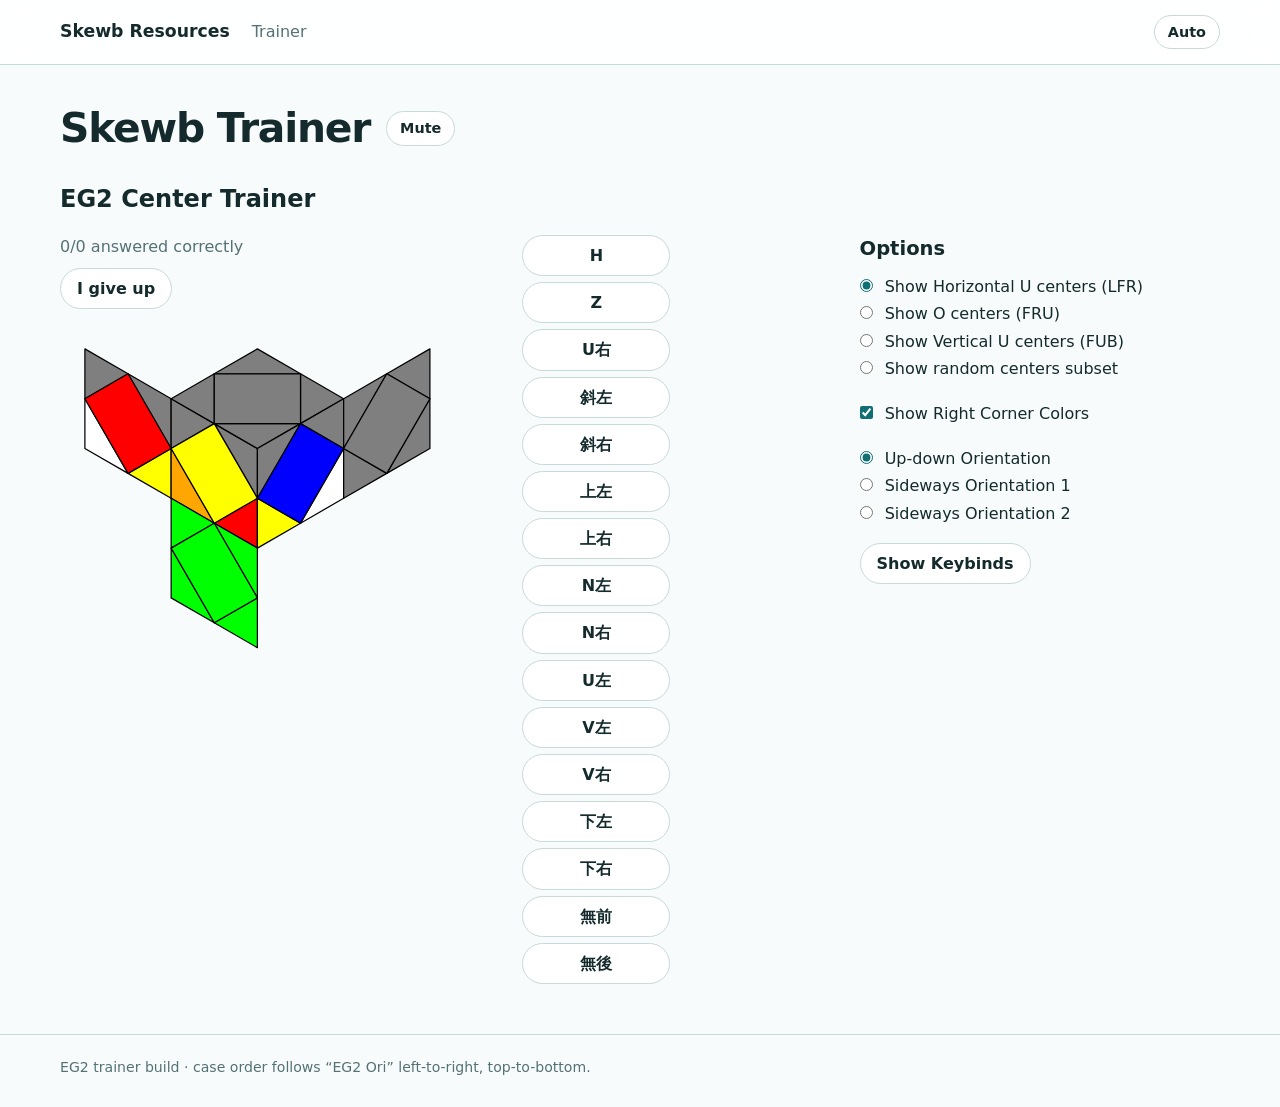
==== EG2_Center_Trainer.html @ da629849 "Add files via upload" ====
<!doctype html>
<html lang="en">
<head>
  <meta charset="utf-8" />
  <meta name="viewport" content="width=device-width, initial-scale=1" />
  <meta name="color-scheme" content="light dark" />
  <title>EG2 Center Trainer</title>
  <style>
:root {
  --bg: #f7fbfb;
  --surface: #ffffff;
  --surface-2: #f1f7f7;
  --ink: #142a2d;
  --muted: #547176;
  --line: #c8d9da;
  --line-heavy: #79999d;
  --accent: #0f6f73;
  --error-bg: #ffd9d9;
  --success-bg: #cff1d5;
  --shadow: 0 14px 40px rgba(28, 71, 76, 0.08);
}

html[data-theme="dark"] {
  --bg: #101819;
  --surface: #172224;
  --surface-2: #1d2b2d;
  --ink: #eaf5f5;
  --muted: #a9c0c2;
  --line: #34494c;
  --line-heavy: #789295;
  --accent: #83d7dc;
  --error-bg: #5d2727;
  --success-bg: #1d5530;
  --shadow: 0 14px 40px rgba(0, 0, 0, 0.18);
}

@media (prefers-color-scheme: dark) {
  html[data-theme="auto"] {
    --bg: #101819;
    --surface: #172224;
    --surface-2: #1d2b2d;
    --ink: #eaf5f5;
    --muted: #a9c0c2;
    --line: #34494c;
    --line-heavy: #789295;
    --accent: #83d7dc;
    --error-bg: #5d2727;
    --success-bg: #1d5530;
    --shadow: 0 14px 40px rgba(0, 0, 0, 0.18);
  }
}

* { box-sizing: border-box; }
body {
  margin: 0;
  font-family: ui-sans-serif, system-ui, -apple-system, BlinkMacSystemFont, "Segoe UI", sans-serif;
  background: var(--bg);
  color: var(--ink);
  line-height: 1.45;
}
button, input { font: inherit; }
button { color: inherit; }

.shell { width: min(1160px, calc(100% - 32px)); margin-inline: auto; }
.site-header {
  border-bottom: 1px solid var(--line);
  background: color-mix(in srgb, var(--surface) 88%, transparent);
  backdrop-filter: blur(10px);
}
.header-row { min-height: 64px; display: flex; align-items: center; gap: 22px; }
.brand { font-size: 1.08rem; font-weight: 750; color: var(--ink); text-decoration: none; }
.nav { display: flex; gap: 16px; margin-right: auto; }
.nav a { color: var(--muted); text-decoration: none; }
.nav a:hover { color: var(--ink); }
.main { padding-block: 34px 50px; }
.title-row { display: flex; align-items: center; gap: 16px; }
h1 { margin: 0; font-size: clamp(1.9rem, 4vw, 2.55rem); letter-spacing: -0.03em; }
h2 { margin: 24px 0 18px; font-size: 1.5rem; }
h3 { margin: 0 0 12px; font-size: 1.22rem; }

.trainer-grid {
  display: grid;
  grid-template-columns: minmax(340px, 1.05fr) minmax(210px, 0.72fr) minmax(280px, 0.95fr);
  column-gap: 64px;
  row-gap: 28px;
  align-items: start;
}
.question-column { min-width: 0; }
.score { margin-bottom: 10px; color: var(--muted); }

.pill {
  appearance: none;
  border: 1px solid var(--line);
  border-radius: 999px;
  background: var(--surface);
  padding: 8px 16px;
  font-weight: 650;
  cursor: pointer;
  transition: transform 130ms ease, border-color 130ms ease, background 130ms ease;
}
.pill:hover:not(:disabled) { transform: translateY(-1px); border-color: var(--line-heavy); }
.pill:disabled { opacity: 0.55; cursor: default; }
.pill.small { padding: 6px 13px; font-size: 0.9rem; }

.skewb-box {
  width: min(100%, 440px);
  margin-top: 15px;
  background: transparent;
}
.skewb-box svg { width: 100%; height: auto; display: block; overflow: visible; }

.answer-list { display: flex; flex-direction: column; gap: 6px; align-items: flex-start; }
.answer-button {
  width: 148px;
  text-align: center;
  appearance: none;
  border: 1px solid var(--line);
  border-radius: 999px;
  background: var(--surface);
  padding: 8px 14px;
  font-weight: 650;
  cursor: pointer;
  transition: transform 130ms ease, border-color 130ms ease, background 90ms ease;
}
.answer-button:hover { transform: translateY(-1px); border-color: var(--line-heavy); }
.answer-button.error { background: var(--error-bg); }
.answer-button.correct { background: var(--success-bg); }

.option-line { display: block; margin: 4px 0; cursor: pointer; }
.option-line input { margin: 0 7px 0 0; accent-color: var(--accent); }
.option-spacer { height: 14px; }

.keybind-editor { margin-top: 12px; display: grid; gap: 7px; }
.keybind-row { display: grid; grid-template-columns: 72px 80px 70px; gap: 7px; align-items: center; font-size: 0.92rem; }
.keybind-key { color: var(--muted); }
.keybind-row .pill { padding: 5px 10px; font-size: 0.86rem; }
.keybind-editor[hidden] { display: none; }

.site-footer { border-top: 1px solid var(--line); color: var(--muted); padding: 22px 0 30px; font-size: 0.88rem; }

@media (max-width: 960px) {
  .trainer-grid { grid-template-columns: minmax(300px, 1fr) minmax(200px, .65fr); column-gap: 34px; }
  .options-column { grid-column: 1 / -1; }
}
@media (max-width: 640px) {
  .shell { width: min(100% - 22px, 1160px); }
  .header-row { gap: 14px; }
  .trainer-grid { grid-template-columns: 1fr; }
  .answers-column, .options-column { grid-column: auto; }
  .answer-list { display: grid; grid-template-columns: repeat(2, minmax(0, 1fr)); width: 100%; }
  .answer-button { width: 100%; }
  .skewb-box { width: 100%; max-width: 430px; }
}

</style>
</head>
<body>
  <header class="site-header">
    <div class="shell header-row">
      <a class="brand" href="#">Skewb Resources</a>
      <nav class="nav" aria-label="Primary navigation">
        <a href="#trainer">Trainer</a>
      </nav>
      <button id="themeButton" class="pill small" type="button" aria-label="Theme">Auto</button>
    </div>
  </header>

  <main id="trainer" class="shell main">
    <div class="title-row">
      <h1>Skewb Trainer</h1>
      <button id="muteButton" class="pill small" type="button">Mute</button>
    </div>

    <h2>EG2 Center Trainer</h2>

    <div class="trainer-grid">
      <section class="question-column" aria-label="Question">
        <div id="score" class="score">0/0 answered correctly</div>
        <button id="giveUpButton" class="pill" type="button">I give up</button>
        <div id="skewbMount" class="skewb-box" aria-label="Skewb center recognition question"></div>
      </section>

      <section class="answers-column" aria-label="Answers">
        <div id="answerButtons" class="answer-list"></div>
      </section>

      <section class="options-column" aria-label="Options">
        <form id="optionsForm">
          <h3>Options</h3>

          <label class="option-line"><input type="radio" name="trainerType" value="HorizontalU" checked /> Show Horizontal U centers (LFR)</label>
          <label class="option-line"><input type="radio" name="trainerType" value="O" /> Show O centers (FRU)</label>
          <label class="option-line"><input type="radio" name="trainerType" value="VerticalU" /> Show Vertical U centers (FUB)</label>
          <label class="option-line"><input type="radio" name="trainerType" value="Random" /> Show random centers subset</label>

          <div class="option-spacer"></div>
          <label class="option-line"><input id="showRightCornerColors" type="checkbox" checked /> Show Right Corner Colors</label>

          <div class="option-spacer"></div>
          <label class="option-line"><input type="radio" name="cubeOrientation" value="UpDown" checked /> Up-down Orientation</label>
          <label class="option-line"><input type="radio" name="cubeOrientation" value="Sideways" /> Sideways Orientation 1</label>
          <label class="option-line"><input type="radio" name="cubeOrientation" value="Sideways2" /> Sideways Orientation 2</label>

          <div class="option-spacer"></div>
          <button id="keybindToggle" class="pill" type="button">Show Keybinds</button>
          <div id="keybindEditor" class="keybind-editor" hidden></div>
        </form>
      </section>
    </div>
  </main>

  <footer class="site-footer">
    <div class="shell">EG2 trainer build · case order follows “EG2 Ori” left-to-right, top-to-bottom.</div>
  </footer>

  <script>
(() => {
  "use strict";

  // ---------- Constants ----------
  const COLORS = {
    Gray: "rgb(127,127,127)",
    Orange: "rgb(255,166,0)",
    Green: "rgb(0,255,0)",
    Yellow: "rgb(255,255,0)",
    White: "rgb(255,255,255)",
    Red: "rgb(255,0,0)",
    Blue: "rgb(0,0,255)",
  };

  const SHORT_TO_COLOR = {
    R: COLORS.Red,
    G: COLORS.Green,
    O: COLORS.Orange,
    B: COLORS.Blue,
    Y: COLORS.Yellow,
    W: COLORS.White,
    X: COLORS.Gray,
  };

  // Position order used throughout is [L, F, R, B, U].
  // These are the 16 EG2 Ori representatives in the exact order of the user's
  // reference image: left-to-right on row 1, then left-to-right on row 2.
  const EG2_REPRESENTATIVES = [
    "OBRGY", "GRBOY", "BGROY", "RYOGB",
    "OYRBG", "RYBOG", "ORBYG", "OYBGR",
    "ORYGB", "GBORY", "RYGBO", "ROYBG",
    "BORYG", "ROGYB", "BRGYO", "GOBYR",
  ];

  const EG2_NAMES = [
    "H",
    "Z",
    "U右",
    "斜左",
    "斜右",
    "上左",
    "上右",
    "N左",
    "N右",
    "U左",
    "V左",
    "V右",
    "下左",
    "下右",
    "無前",
    "無後",
  ];

  const TRAINER_TYPES = ["HorizontalU", "O", "VerticalU"];
  const BASE = "RGOBY"; // solved center order [L,F,R,B,U]
  const SIDE_COLOR_CYCLE = { R: "G", G: "O", O: "B", B: "R", Y: "Y" };

  const DEFAULT_KEYBINDS = [
    "Digit1", "Digit2", "Digit3", "Digit4", "Digit5", "Digit6", "Digit7", "Digit8",
    "Digit9", "Digit0", "KeyQ", "KeyW", "KeyE", "KeyR", "KeyT", "KeyY",
  ];

  // Exact 30-sticker face order: L(0-4), F(5-9), D(10-14), U(15-19), R(20-24), B(25-29).
  // Coordinates mirror the original trainer renderer so changing orientation only changes layout,
  // never sticker meaning.
  const P = {
    UpDown: {
      translate: [10, 10],
      polys: [
        [[0,0],[1,1],[0,2]], [[1,1],[2,2],[2,4]], [[1,5],[2,4],[2,6]], [[0,2],[1,5],[0,4]], [[1,1],[2,4],[1,5],[0,2]],
        [[2,2],[3,3],[2,4]], [[3,3],[4,4],[4,6]], [[3,7],[4,6],[4,8]], [[2,4],[3,7],[2,6]], [[3,3],[4,6],[3,7],[2,4]],
        [[2,6],[3,7],[2,8]], [[3,7],[4,8],[4,10]], [[3,11],[4,10],[4,12]], [[2,8],[3,11],[2,10]], [[3,7],[4,10],[3,11],[2,8]],
        [[4,0],[5,1],[3,1]], [[5,1],[6,2],[5,3]], [[5,3],[4,4],[3,3]], [[3,3],[2,2],[3,1]], [[3,1],[5,1],[5,3],[3,3]],
        [[4,6],[4,4],[5,3]], [[6,2],[6,4],[5,3]], [[6,4],[6,6],[5,7]], [[5,7],[4,8],[4,6]], [[5,3],[6,4],[5,7],[4,6]],
        [[6,4],[6,2],[7,1]], [[8,0],[8,2],[7,1]], [[8,2],[8,4],[7,5]], [[7,5],[6,6],[6,4]], [[7,1],[8,2],[7,5],[6,4]],
      ],
    },
    Sideways: {
      translate: [10, 21],
      polys: [
        [[2,-2],[3,-1],[1,-1]], [[3,-1],[4,0],[3,1]], [[3,1],[2,2],[1,1]], [[1,1],[0,0],[1,-1]], [[1,-1],[3,-1],[3,1],[1,1]],
        [[4,0],[5,1],[3,1]], [[5,1],[6,2],[5,3]], [[5,3],[4,4],[3,3]], [[3,3],[2,2],[3,1]], [[3,1],[5,1],[5,3],[3,3]],
        [[2,2],[3,3],[2,4]], [[3,3],[4,4],[4,6]], [[3,7],[4,6],[4,8]], [[2,4],[3,7],[2,6]], [[3,3],[4,6],[3,7],[2,4]],
        [[8,2],[8,4],[7,5]], [[7,5],[6,6],[6,4]], [[6,4],[6,2],[7,1]], [[8,0],[8,2],[7,1]], [[7,1],[8,2],[7,5],[6,4]],
        [[6,2],[6,4],[5,3]], [[6,4],[6,6],[5,7]], [[5,7],[4,8],[4,6]], [[4,6],[4,4],[5,3]], [[5,3],[6,4],[5,7],[4,6]],
        [[6,6],[6,8],[5,7]], [[6,8],[6,10],[5,11]], [[5,11],[4,12],[4,10]], [[4,10],[4,8],[5,7]], [[5,7],[6,8],[5,11],[4,10]],
      ],
    },
    Sideways2: {
      translate: [10, 21],
      polys: [
        [[4,0],[5,1],[3,1]], [[5,1],[6,2],[5,3]], [[5,3],[4,4],[3,3]], [[3,3],[2,2],[3,1]], [[3,1],[5,1],[5,3],[3,3]],
        [[6,2],[6,4],[5,3]], [[6,4],[6,6],[5,7]], [[5,7],[4,8],[4,6]], [[4,6],[4,4],[5,3]], [[5,3],[6,4],[5,7],[4,6]],
        [[2,2],[3,3],[2,4]], [[3,3],[4,4],[4,6]], [[3,7],[4,6],[4,8]], [[2,4],[3,7],[2,6]], [[3,3],[4,6],[3,7],[2,4]],
        [[8,2],[8,4],[7,5]], [[7,5],[6,6],[6,4]], [[6,4],[6,2],[7,1]], [[8,0],[8,2],[7,1]], [[7,1],[8,2],[7,5],[6,4]],
        [[6,6],[6,8],[5,7]], [[6,8],[6,10],[5,11]], [[5,11],[4,12],[4,10]], [[4,10],[4,8],[5,7]], [[5,7],[6,8],[5,11],[4,10]],
        [[2,-2],[3,-1],[1,-1]], [[3,-1],[4,0],[3,1]], [[3,1],[2,2],[1,1]], [[1,1],[0,0],[1,-1]], [[1,-1],[3,-1],[3,1],[1,1]],
      ],
    },
  };

  // ---------- Small math / cube rotations ----------
  const mod = (a, b) => ((a % b) + b) % b;
  const sin90 = (n) => [0, 1, 0, -1][mod(n, 4)];
  const cos90 = (n) => [1, 0, -1, 0][mod(n, 4)];

  function rotationMatrix(axis, th) {
    const [x, y, z] = axis;
    const c = cos90(th), s = sin90(th), t = 1 - c;
    return [
      [x*x*t+c, x*y*t-z*s, x*z*t+y*s],
      [x*y*t+z*s, y*y*t+c, y*z*t-x*s],
      [x*z*t-y*s, y*z*t+x*s, z*z*t+c],
    ];
  }

  function mmul(a, b) {
    return a.map((row, i) => b[0].map((_, j) => row.reduce((sum, v, k) => sum + v * b[k][j], 0)));
  }

  function mvec(m, v) {
    return m.map((row) => row.reduce((sum, x, i) => sum + x * v[i], 0));
  }

  const RX = [0,1,2,3].map(n => rotationMatrix([1,0,0], n));
  const RY1 = rotationMatrix([0,1,0], 1);
  const RY2 = rotationMatrix([0,1,0], 2);
  const RY3 = rotationMatrix([0,1,0], 3);
  const RZ1 = rotationMatrix([0,0,1], 1);
  const RZ3 = rotationMatrix([0,0,1], 3);
  const CUBE_ROTATIONS = [
    RX[0], RX[1], RX[2], RX[3],
    RY1, mmul(RX[1], RY1), mmul(RX[2], RY1), mmul(RX[3], RY1),
    RY2, mmul(RX[1], RY2), mmul(RX[2], RY2), mmul(RX[3], RY2),
    RY3, mmul(RX[1], RY3), mmul(RX[2], RY3), mmul(RX[3], RY3),
    RZ1, mmul(RX[1], RZ1), mmul(RX[2], RZ1), mmul(RX[3], RZ1),
    RZ3, mmul(RX[1], RZ3), mmul(RX[2], RZ3), mmul(RX[3], RZ3),
  ];

  const COLOR_AXES = {
    [COLORS.White]: [0,-1,0],
    [COLORS.Red]: [-1,0,0],
    [COLORS.Green]: [0,0,1],
    [COLORS.Orange]: [1,0,0],
    [COLORS.Blue]: [0,0,-1],
    [COLORS.Yellow]: [0,1,0],
    [COLORS.Gray]: [0,0,0],
  };
  const AXIS_TO_COLOR = new Map(Object.entries(COLOR_AXES).map(([color, axis]) => [axis.join(","), color]));
  function rotateColor(color, rotation) {
    if (color === COLORS.Gray) return COLORS.Gray;
    return AXIS_TO_COLOR.get(mvec(rotation, COLOR_AXES[color]).join(","));
  }

  // ---------- EG2 case classification ----------
  function cycleColor(c, times) {
    let out = c;
    for (let i = 0; i < mod(times, 4); i++) out = SIDE_COLOR_CYCLE[out];
    return out;
  }

  // Conjugation by a y-axis quarter turn. This is the symmetry that preserves the
  // EG2 bottom pattern up to whole-cube reorientation. The 59 non-pure even states
  // fall into exactly the 16 reference classes.
  function conjugateY(seq, k) {
    const p = Object.fromEntries([...BASE].map((face, i) => [face, seq[i]]));
    return [...BASE].map((face) => cycleColor(p[cycleColor(face, -k)], k)).join("");
  }

  const CLASS_MAP = new Map();
  EG2_REPRESENTATIVES.forEach((rep, caseIndex) => {
    for (let k = 0; k < 4; k++) CLASS_MAP.set(conjugateY(rep, k), caseIndex);
  });

  function parity(seq) {
    const idx = [...seq].map(c => BASE.indexOf(c));
    let inv = 0;
    for (let i = 0; i < idx.length; i++) for (let j = i + 1; j < idx.length; j++) if (idx[i] > idx[j]) inv++;
    return inv % 2;
  }

  function permutations(str) {
    const out = [];
    function rec(prefix, rest) {
      if (!rest.length) { out.push(prefix); return; }
      for (let i = 0; i < rest.length; i++) rec(prefix + rest[i], rest.slice(0, i) + rest.slice(i + 1));
    }
    rec("", str);
    return out;
  }

  const QUESTION_STATES = permutations(BASE).filter(s => parity(s) === 0 && s !== BASE && CLASS_MAP.has(s));

  // ---------- Persistent settings ----------
  const STORAGE_KEY = "eg2-center-trainer-settings-v1";
  const KEYBIND_KEY = "eg2-center-trainer-keybinds-v1";
  const THEME_KEY = "eg2-center-trainer-theme-v1";

  const options = Object.assign({
    trainerType: "HorizontalU",
    showRightCornerColors: true,
    cubeOrientation: "UpDown",
  }, safeReadJSON(STORAGE_KEY, {}));

  let keybinds = safeReadJSON(KEYBIND_KEY, DEFAULT_KEYBINDS);
  if (!Array.isArray(keybinds) || keybinds.length !== 16) keybinds = [...DEFAULT_KEYBINDS];

  function safeReadJSON(key, fallback) {
    try {
      const raw = localStorage.getItem(key);
      return raw ? JSON.parse(raw) : fallback;
    } catch { return fallback; }
  }
  function saveOptions() { localStorage.setItem(STORAGE_KEY, JSON.stringify(options)); }
  function saveKeybinds() { localStorage.setItem(KEYBIND_KEY, JSON.stringify(keybinds)); }

  // ---------- Trainer state ----------
  let currentQuestion = null;
  let correctQuestions = 0;
  let totalQuestions = 0;
  let wrongThisQuestion = new Set();
  let answeredCorrectCase = null;
  let muted = false;
  let keybindEditorOn = false;
  let editingCase = null;

  function randomChoice(arr) { return arr[Math.floor(Math.random() * arr.length)]; }

  function generateQuestion() {
    const centers = randomChoice(QUESTION_STATES);
    currentQuestion = {
      centers,
      caseIndex: CLASS_MAP.get(centers),
      rotation: randomChoice(CUBE_ROTATIONS),
      randomTrainerType: randomChoice(TRAINER_TYPES),
    };
    wrongThisQuestion = new Set();
    renderAll();
  }

  function chosenTrainerType() {
    return options.trainerType === "Random" ? currentQuestion.randomTrainerType : options.trainerType;
  }

  // Base EG2 bottom side stickers, read in the same renderer indices as the NS trainer.
  // NS uses L=(R,R), F=(G,G), R=(O,O); EG2 changes only those bottom-layer side stickers:
  // L=(O,R), F=(G,B), R=(R,O). D face remains all white and U-layer corners remain hidden.
  function rendererState() {
    const state = Array(30).fill(COLORS.Gray);
    const tt = chosenTrainerType();
    const centerColors = [...currentQuestion.centers].map(c => SHORT_TO_COLOR[c]);

    // Fixed bottom D face: exact same placement as original NS trainer.
    for (let i = 10; i <= 14; i++) state[i] = COLORS.White;

    // Only the same three recognition centers are revealed.
    if (tt === "HorizontalU") {
      state[4] = centerColors[0]; // L
      state[9] = centerColors[1]; // F
      state[24] = centerColors[2]; // R
      state[2] = COLORS.Orange;
      state[3] = COLORS.Red;
    }
    if (tt === "O") {
      state[9] = centerColors[1]; // F
      state[19] = centerColors[4]; // U
      state[24] = centerColors[2]; // R
    }
    if (tt === "VerticalU") {
      state[9] = centerColors[1]; // F
      state[19] = centerColors[4]; // U
      state[29] = centerColors[3]; // B
    }

    // F-side bottom stickers are visible in all 3 original subsets.
    state[7] = COLORS.Green;
    state[8] = COLORS.Blue;

    // Original option behavior: reveal/hide the R-side bottom pair.
    if (options.showRightCornerColors) {
      state[22] = COLORS.Red;
      state[23] = COLORS.Orange;
    }

    // Every visible sticker (including bottom color) receives the same random whole-cube
    // color rotation as the NS trainer. Gray stays gray.
    return state.map(c => rotateColor(c, currentQuestion.rotation));
  }

  // ---------- SVG renderer ----------
  function buildSVG(state) {
    const ns = "http://www.w3.org/2000/svg";
    const svg = document.createElementNS(ns, "svg");
    svg.setAttribute("viewBox", "0 0 160 140");
    svg.setAttribute("role", "img");
    svg.setAttribute("aria-label", "EG2 center recognition Skewb diagram");

    const xsc = Math.sqrt(3) * 10;
    const ysc = 10;
    const spec = P[options.cubeOrientation] || P.UpDown;
    const [tx, ty] = spec.translate;

    spec.polys.forEach((poly, i) => {
      const el = document.createElementNS(ns, "polygon");
      const pts = poly.map(([x,y]) => `${x * xsc + tx} ${y * ysc + ty}`).join(" ");
      el.setAttribute("points", pts);
      el.setAttribute("fill", state[i]);
      el.setAttribute("stroke", "black");
      el.setAttribute("stroke-width", "0.5");
      el.setAttribute("stroke-linejoin", "round");
      svg.appendChild(el);
    });
    return svg;
  }

  // ---------- UI ----------
  const els = {
    score: document.getElementById("score"),
    giveUpButton: document.getElementById("giveUpButton"),
    skewbMount: document.getElementById("skewbMount"),
    answerButtons: document.getElementById("answerButtons"),
    optionsForm: document.getElementById("optionsForm"),
    showRight: document.getElementById("showRightCornerColors"),
    muteButton: document.getElementById("muteButton"),
    themeButton: document.getElementById("themeButton"),
    keybindToggle: document.getElementById("keybindToggle"),
    keybindEditor: document.getElementById("keybindEditor"),
  };

  function renderAll() {
    renderScore();
    renderDiagram();
    renderAnswers();
    syncOptionsUI();
    renderKeybindEditor();
  }

  function renderScore() {
    els.score.textContent = `${correctQuestions}/${totalQuestions} answered correctly`;
  }

  function renderDiagram() {
    els.skewbMount.replaceChildren(buildSVG(rendererState()));
  }

  function renderAnswers() {
    els.answerButtons.replaceChildren();
    EG2_REPRESENTATIVES.forEach((_, i) => {
      const btn = document.createElement("button");
      btn.type = "button";
      btn.className = "answer-button";
      if (wrongThisQuestion.has(i)) btn.classList.add("error");
      if (answeredCorrectCase === i) btn.classList.add("correct");
      btn.textContent = EG2_NAMES[i];
      btn.title = `Reference case ${i + 1} (image order)`;
      btn.addEventListener("click", () => selectCase(i));
      els.answerButtons.appendChild(btn);
    });
  }

  function syncOptionsUI() {
    const trainerRadio = els.optionsForm.querySelector(`input[name="trainerType"][value="${options.trainerType}"]`);
    const orientationRadio = els.optionsForm.querySelector(`input[name="cubeOrientation"][value="${options.cubeOrientation}"]`);
    if (trainerRadio) trainerRadio.checked = true;
    if (orientationRadio) orientationRadio.checked = true;
    els.showRight.checked = !!options.showRightCornerColors;
  }

  function humanKey(code) {
    return code.replace(/^(Key|Digit)/, "").replace("Space", "Space");
  }

  function renderKeybindEditor() {
    els.keybindEditor.hidden = !keybindEditorOn;
    els.keybindToggle.textContent = keybindEditorOn ? "Save Changes" : "Show Keybinds";
    if (!keybindEditorOn) { els.keybindEditor.replaceChildren(); return; }

    els.keybindEditor.replaceChildren();
    EG2_REPRESENTATIVES.forEach((_, i) => {
      const row = document.createElement("div");
      row.className = "keybind-row";
      const label = document.createElement("span");
      label.textContent = EG2_NAMES[i];
      const key = document.createElement("span");
      key.className = "keybind-key";
      key.textContent = `${humanKey(keybinds[i])} key`;
      const edit = document.createElement("button");
      edit.type = "button";
      edit.className = "pill";
      edit.textContent = editingCase === i ? "Press!" : "Edit";
      edit.disabled = editingCase !== null && editingCase !== i;
      edit.addEventListener("click", () => { editingCase = i; renderKeybindEditor(); edit.blur(); });
      row.append(label, key, edit);
      els.keybindEditor.appendChild(row);
    });
    const reset = document.createElement("button");
    reset.type = "button";
    reset.className = "pill";
    reset.textContent = "Reset Keybinds";
    reset.disabled = editingCase !== null;
    reset.addEventListener("click", () => { keybinds = [...DEFAULT_KEYBINDS]; saveKeybinds(); renderKeybindEditor(); });
    els.keybindEditor.appendChild(reset);
  }

  function selectCase(i) {
    if (keybindEditorOn) return;
    if (i === currentQuestion.caseIndex) {
      playTone(true);
      if (wrongThisQuestion.size === 0) {
        correctQuestions++;
        totalQuestions++;
      }
      answeredCorrectCase = i;
      generateQuestion();
      // Keep the just-correct answer highlighted for 300 ms, as in the original trainer.
      renderAnswers();
      setTimeout(() => { answeredCorrectCase = null; renderAnswers(); }, 300);
    } else {
      playTone(false);
      if (wrongThisQuestion.size === 0) totalQuestions++;
      wrongThisQuestion.add(i);
      answeredCorrectCase = null;
      renderScore();
      renderAnswers();
    }
  }

  function giveUp() {
    playTone(false);
    if (wrongThisQuestion.size === 0) totalQuestions++;
    for (let i = 0; i < 16; i++) if (i !== currentQuestion.caseIndex) wrongThisQuestion.add(i);
    answeredCorrectCase = null;
    renderScore();
    renderAnswers();
  }

  function playTone(correct) {
    if (muted) return;
    try {
      const AC = window.AudioContext || window.webkitAudioContext;
      if (!AC) return;
      const ctx = new AC();
      const osc = ctx.createOscillator();
      const gain = ctx.createGain();
      osc.type = "sine";
      osc.frequency.value = correct ? 660 : 180;
      gain.gain.setValueAtTime(0.05, ctx.currentTime);
      gain.gain.exponentialRampToValueAtTime(0.0001, ctx.currentTime + (correct ? 0.12 : 0.18));
      osc.connect(gain).connect(ctx.destination);
      osc.start();
      osc.stop(ctx.currentTime + (correct ? 0.12 : 0.18));
      osc.addEventListener("ended", () => ctx.close());
    } catch { /* audio is optional */ }
  }

  // ---------- Events ----------
  els.giveUpButton.addEventListener("click", giveUp);

  els.optionsForm.addEventListener("change", (e) => {
    const t = e.target;
    if (t.name === "trainerType") options.trainerType = t.value;
    if (t.name === "cubeOrientation") options.cubeOrientation = t.value;
    if (t.id === "showRightCornerColors") options.showRightCornerColors = t.checked;
    saveOptions();
    renderDiagram();
  });

  els.muteButton.addEventListener("click", () => {
    muted = !muted;
    els.muteButton.textContent = muted ? "Unmute" : "Mute";
  });

  els.keybindToggle.addEventListener("click", () => {
    keybindEditorOn = !keybindEditorOn;
    editingCase = null;
    renderKeybindEditor();
    els.keybindToggle.blur();
  });

  document.addEventListener("keydown", (e) => {
    if (editingCase !== null) {
      e.preventDefault();
      const oldIndex = keybinds.indexOf(e.code);
      if (oldIndex >= 0 && oldIndex !== editingCase) {
        [keybinds[oldIndex], keybinds[editingCase]] = [keybinds[editingCase], keybinds[oldIndex]];
      } else {
        keybinds[editingCase] = e.code;
      }
      editingCase = null;
      saveKeybinds();
      renderKeybindEditor();
      return;
    }
    if (keybindEditorOn || e.repeat) return;
    const i = keybinds.indexOf(e.code);
    if (i >= 0) {
      e.preventDefault();
      selectCase(i);
    }
  });

  // Theme button: Auto -> Light -> Dark -> Auto.
  const themeModes = ["auto", "light", "dark"];
  let theme = localStorage.getItem(THEME_KEY) || "auto";
  if (!themeModes.includes(theme)) theme = "auto";
  function applyTheme() {
    document.documentElement.dataset.theme = theme;
    els.themeButton.textContent = theme[0].toUpperCase() + theme.slice(1);
    localStorage.setItem(THEME_KEY, theme);
  }
  els.themeButton.addEventListener("click", () => {
    theme = themeModes[(themeModes.indexOf(theme) + 1) % themeModes.length];
    applyTheme();
  });

  // ---------- Self-checks ----------
  function runSelfChecks() {
    const assert = (condition, message) => { if (!condition) throw new Error(`EG2 trainer self-check failed: ${message}`); };
    assert(CUBE_ROTATIONS.length === 24, "must have 24 cube rotations");
    assert(CLASS_MAP.size === 59, `16 case orbits should cover 59 non-pure states, got ${CLASS_MAP.size}`);
    assert(QUESTION_STATES.length === 59, `question pool should contain 59 states, got ${QUESTION_STATES.length}`);
    assert(!CLASS_MAP.has(BASE), "Pure/Solved RGOBY must remain outside the requested 16 classes");
    EG2_REPRESENTATIVES.forEach((r, i) => assert(CLASS_MAP.get(r) === i, `representative ${i + 1} mapping`));

    // Verify the exact three recognition-center positions are unchanged from NS.
    const centersByType = {
      HorizontalU: [4, 9, 24],
      O: [9, 19, 24],
      VerticalU: [9, 19, 29],
    };
    assert(JSON.stringify(centersByType.HorizontalU) === JSON.stringify([4,9,24]), "LFR center placement");
    assert(JSON.stringify(centersByType.O) === JSON.stringify([9,19,24]), "FRU center placement");
    assert(JSON.stringify(centersByType.VerticalU) === JSON.stringify([9,19,29]), "FUB center placement");

    // EG2 fixed bottom side sticker change versus NS: only the corner stickers differ.
    const nsVisible = { 2:"R", 3:"R", 7:"G", 8:"G", 22:"O", 23:"O" };
    const eg2Visible = { 2:"O", 3:"R", 7:"G", 8:"B", 22:"R", 23:"O" };
    assert(Object.keys(nsVisible).join(",") === Object.keys(eg2Visible).join(","), "same bottom-corner sticker positions as NS");

    window.EG2_DEBUG = {
      representatives: [...EG2_REPRESENTATIVES],
      classMapSize: CLASS_MAP.size,
      questionPoolSize: QUESTION_STATES.length,
      centerIndices: centersByType,
      eg2BottomVisibleStickerColors: eg2Visible,
      nsBottomVisibleStickerColors: nsVisible,
    };
    console.info("EG2 Center Trainer self-checks passed", window.EG2_DEBUG);
  }

  // ---------- Start ----------
  applyTheme();
  runSelfChecks();
  syncOptionsUI();
  generateQuestion();
})();

</script>
</body>
</html>
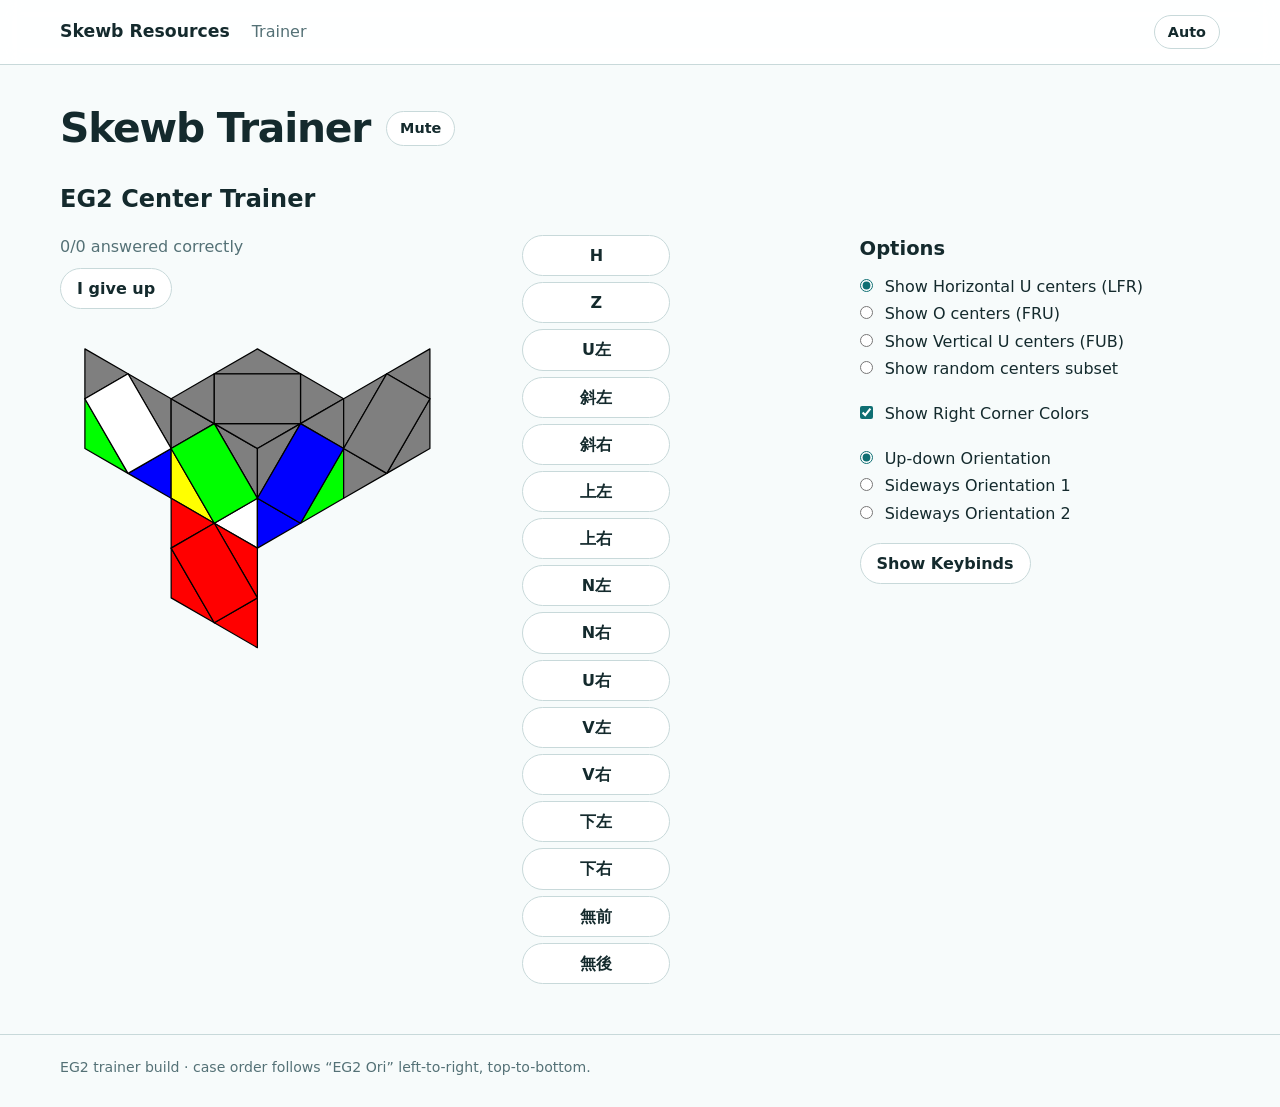
==== commit 0bc5416f: "Update EG2_Center_Trainer.html" ====
--- a/EG2_Center_Trainer.html
+++ b/EG2_Center_Trainer.html
@@ -251,14 +251,14 @@
   const EG2_NAMES = [
     "H",
     "Z",
-    "U右",
+    "U左",
     "斜左",
     "斜右",
     "上左",
     "上右",
     "N左",
     "N右",
-    "U左",
+    "U右",
     "V左",
     "V右",
     "下左",
